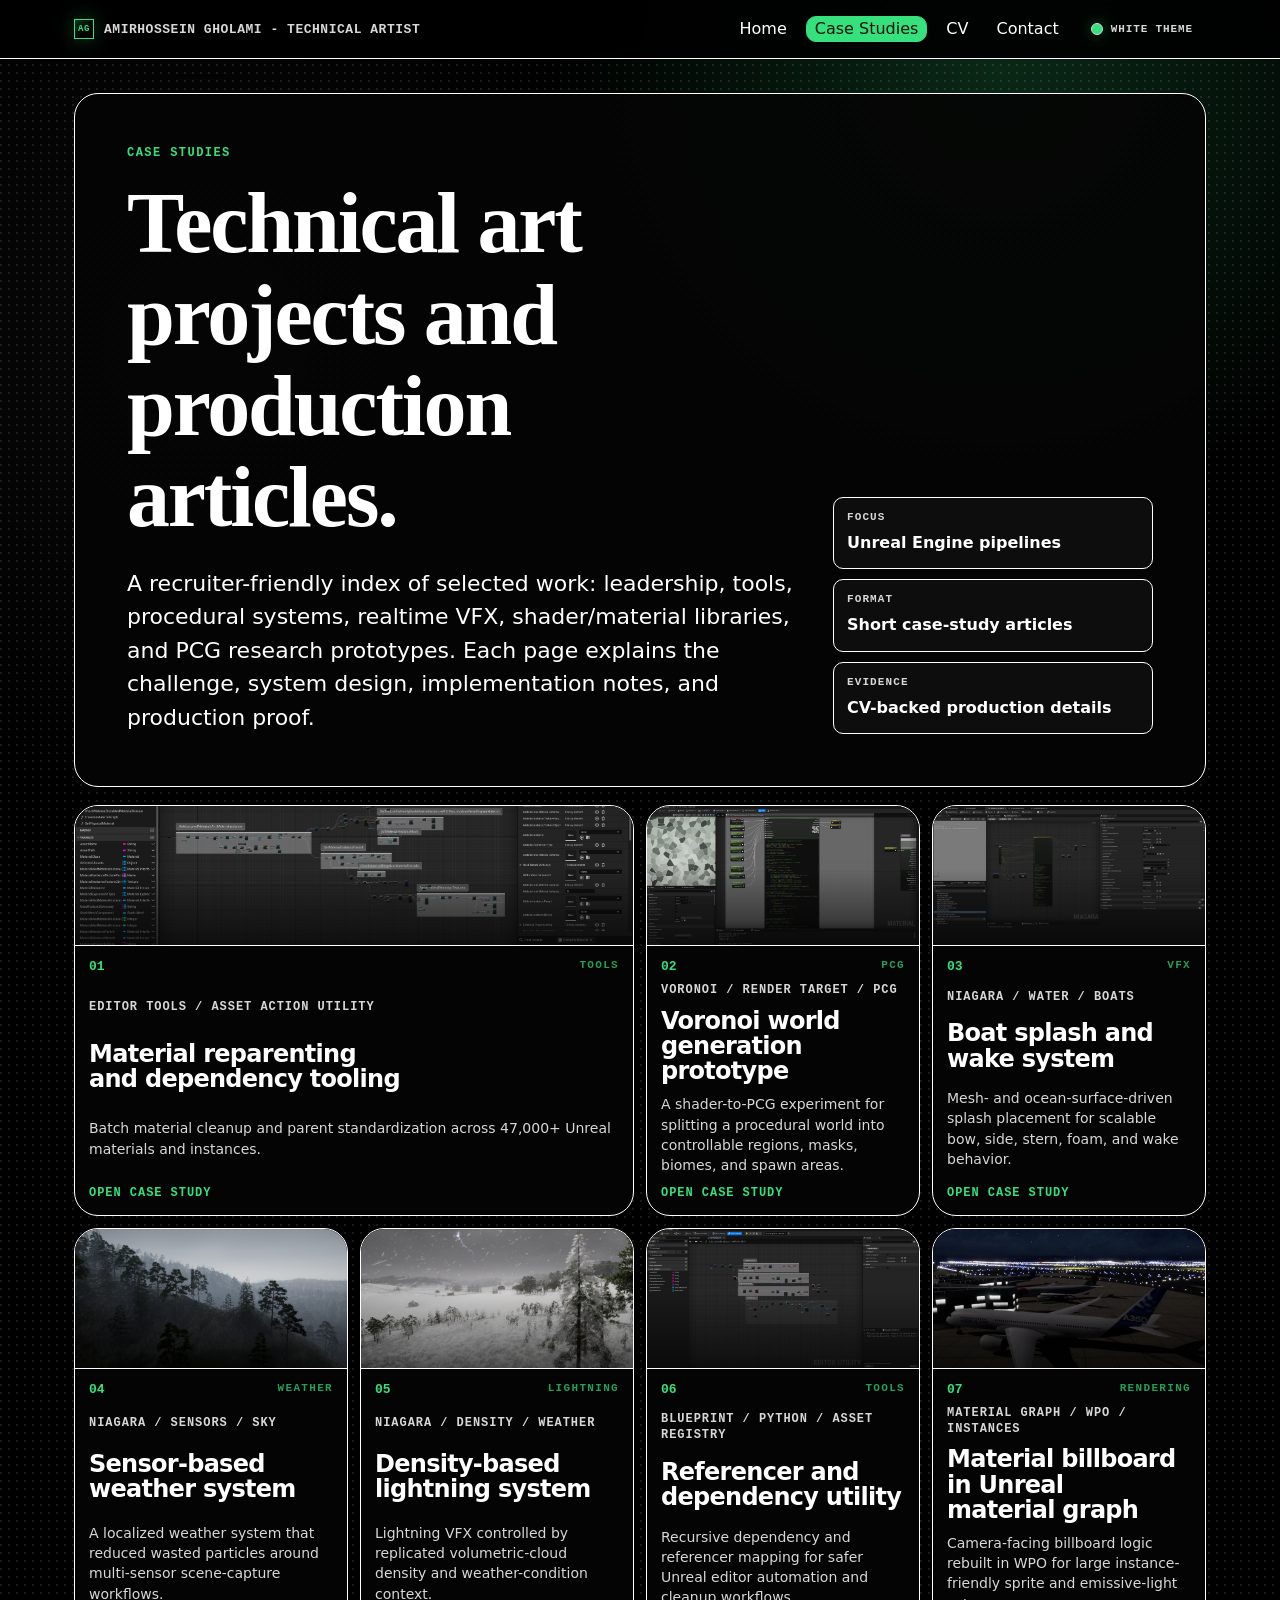
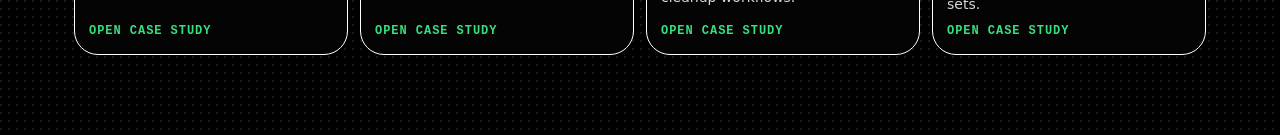
==== case-studies.html @ 8583f456 "Publish website" ====
﻿<!doctype html>
<html lang="en">
<head>
  <meta charset="utf-8" />
  <meta name="viewport" content="width=device-width, initial-scale=1" />
  <title>Case Studies | Amir Hossein Gholami</title>
  <script>try{var p=new URLSearchParams(location.search);var t=p.get('theme')||localStorage.getItem('amir-portfolio-theme');if(t==='light'||t==='dark'){document.documentElement.dataset.theme=t;localStorage.setItem('amir-portfolio-theme',t);}}catch(error){}</script>
  <link rel="stylesheet" href="css/portfolio.css" />
</head>
<body data-section="case-studies">
  <header class="site-header">
    <nav class="nav" aria-label="Portfolio navigation">
      <a class="brand" href="index.html" aria-label="Amir Hossein Gholami portfolio home"><span class="brand-mark">AG</span><span>AmirHossein Gholami - Technical Artist</span></a>
      <div class="nav-links"><a href="index.html">Home</a><a href="case-studies.html" aria-current="page">Case Studies</a><a href="cv.html">CV</a><a href="contact.html">Contact</a><button class="theme-toggle" type="button" data-theme-toggle aria-label="Switch to white theme" aria-pressed="false">White theme</button></div>
    </nav>
  </header>
  <main>
    <section class="article-hero listing-hero">
      <div>
        <p class="kicker">Case studies</p>
        <h1>Technical art projects and production articles.</h1>
        <p class="article-summary">A recruiter-friendly index of selected work: leadership, tools, procedural systems, realtime VFX, shader/material libraries, and PCG research prototypes. Each page explains the challenge, system design, implementation notes, and production proof.</p>
      </div>
      <aside class="article-facts">
        <div><span>Focus</span><strong>Unreal Engine pipelines</strong></div>
        <div><span>Format</span><strong>Short case-study articles</strong></div>
        <div><span>Evidence</span><strong>CV-backed production details</strong></div>
      </aside>
    </section>

    <section class="project-grid case-study-index" aria-label="All case studies">
      <a class="project-tile featured" href="projects/material-reparenting-tool.html"><span class="tile-media"><img src="assets/case-studies/MaterialReparentingTool/MaterialReparenting.png" alt="Material reparenting tool screenshot" /></span><span class="tile-body" data-category="Tools"><span class="tile-index">01</span><span class="tile-meta">Editor Tools / Asset Action Utility</span><h3>Material reparenting and dependency tooling</h3><p>Batch material cleanup and parent standardization across 47,000+ Unreal materials and instances.</p><span class="tile-link">Open case study</span></span></a>
      <a class="project-tile" href="projects/voronoi-world-generation.html"><span class="tile-media"><img src="assets/case-studies/VoronoiWorldGenerator/VoronoiWorldGenerator.png" alt="Voronoi procedural world generation screenshot" /></span><span class="tile-body" data-category="PCG"><span class="tile-index">02</span><span class="tile-meta">Voronoi / Render Target / PCG</span><h3>Voronoi world generation prototype</h3><p>A shader-to-PCG experiment for splitting a procedural world into controllable regions, masks, biomes, and spawn areas.</p><span class="tile-link">Open case study</span></span></a>
      <a class="project-tile" href="projects/boat-splash-system.html"><span class="tile-media"><img src="assets/case-studies/BoatSplashSystem/BoatSplashSystem.png" alt="Boat splash system screenshot" /></span><span class="tile-body" data-category="VFX"><span class="tile-index">03</span><span class="tile-meta">Niagara / Water / Boats</span><h3>Boat splash and wake system</h3><p>Mesh- and ocean-surface-driven splash placement for scalable bow, side, stern, foam, and wake behavior.</p><span class="tile-link">Open case study</span></span></a>
      <a class="project-tile" href="projects/sensor-based-weather-system.html"><span class="tile-media"><img src="assets/case-studies/WeatherSystem/ForestValley.png" alt="Sensor based weather system screenshot" /></span><span class="tile-body" data-category="Weather"><span class="tile-index">04</span><span class="tile-meta">Niagara / Sensors / Sky</span><h3>Sensor-based weather system</h3><p>A localized weather system that reduced wasted particles around multi-sensor scene-capture workflows.</p><span class="tile-link">Open case study</span></span></a>
      <a class="project-tile" href="projects/density-based-lightning-system.html"><span class="tile-media"><img src="assets/case-studies/DensityBasedLightningSystemWithNiagara/Lapwing(6).png" alt="Density based lightning system screenshot" /></span><span class="tile-body" data-category="Lightning"><span class="tile-index">05</span><span class="tile-meta">Niagara / Density / Weather</span><h3>Density-based lightning system</h3><p>Lightning VFX controlled by replicated volumetric-cloud density and weather-condition context.</p><span class="tile-link">Open case study</span></span></a>
      <a class="project-tile" href="projects/referencer-dependency-utility.html"><span class="tile-media"><img src="assets/case-studies/RefAndDefUtilityWidget/RefAndDef.png" alt="Referencer and dependency utility screenshot" /></span><span class="tile-body" data-category="Tools"><span class="tile-index">06</span><span class="tile-meta">Blueprint / Python / Asset Registry</span><h3>Referencer and dependency utility</h3><p>Recursive dependency and referencer mapping for safer Unreal editor automation and cleanup workflows.</p><span class="tile-link">Open case study</span></span></a>
      <a class="project-tile" href="projects/material-billboard-graph.html"><span class="tile-media"><img src="assets/case-studies/MaterialBillboardInUnrealEngineMaterialGraph/MaterialBillboard(3).png" alt="Airplane runway material billboard preview" /></span><span class="tile-body" data-category="Rendering"><span class="tile-index">07</span><span class="tile-meta">Material Graph / WPO / Instances</span><h3>Material billboard in Unreal material graph</h3><p>Camera-facing billboard logic rebuilt in WPO for large instance-friendly sprite and emissive-light sets.</p><span class="tile-link">Open case study</span></span></a>
    </section>
  </main>
  <div class="toast" id="toast" role="status" aria-live="polite">Email copied</div>
  <script src="js/portfolio.js"></script>
</body>
</html>
---- css/portfolio.css ----
:root {
  color-scheme: dark;
  --bg: #000000;
  --surface: #050505;
  --surface-warm: #0d0d0d;
  --fg: #ffffff;
  --fg-2: #f8f7ff;
  --muted: #d7d7d7;
  --meta: #FDC800;
  --border: #ffffff;
  --border-soft: rgba(255, 255, 255, 0.32);
  --canvas-dot: rgba(150, 150, 150, 0.18);
  --accent: #FDC800;
  --accent-on: #0a0a00;
  --accent-hover: color-mix(in oklab, var(--accent), black 8%);
  --accent-active: color-mix(in oklab, var(--accent), black 14%);
  --success: #39ff88;
  --warn: #fff34d;
  --danger: #ff4d8d;
  --font-display: Georgia, "Times New Roman", serif;
  --font-body: Inter, system-ui, sans-serif;
  --font-mono: "SF Mono", ui-monospace, Menlo, monospace;
  --text-xs: 12px;
  --text-sm: 14px;
  --text-base: 16px;
  --text-lg: 18px;
  --text-xl: 24px;
  --text-2xl: 36px;
  --text-3xl: 54px;
  --text-4xl: 76px;
  --leading-body: 1.52;
  --leading-tight: 1.06;
  --tracking-display: -0.025em;
  --space-1: 4px;
  --space-2: 8px;
  --space-3: 12px;
  --space-4: 16px;
  --space-5: 20px;
  --space-6: 24px;
  --space-8: 32px;
  --space-12: 48px;
  --section-y-desktop: 96px;
  --section-y-tablet: 68px;
  --section-y-phone: 48px;
  --radius-sm: 10px;
  --radius-md: 16px;
  --radius-lg: 24px;
  --radius-pill: 9999px;
  --elev-flat: none;
  --elev-ring: 0 0 0 1px var(--border);
  --elev-raised: 0 24px 80px rgba(253, 200, 0, 0.2);
  --focus-ring: 0 0 0 4px rgba(253, 200, 0, 0.34);
  --motion-fast: 150ms;
  --motion-base: 240ms;
  --ease-standard: cubic-bezier(0.2, 0, 0, 1);
  --container-max: 1180px;
  --container-gutter-desktop: 36px;
  --container-gutter-tablet: 24px;
  --container-gutter-phone: 16px;
}

:root[data-theme="light"] {
  color-scheme: light;
  --bg: #ffffff;
  --surface: #ffffff;
  --surface-warm: #f2f2f2;
  --fg: #050505;
  --fg-2: #111111;
  --muted: #4d4d4d;
  --meta: #9b7600;
  --border: #050505;
  --border-soft: rgba(0, 0, 0, 0.18);
  --canvas-dot: rgba(115, 115, 115, 0.16);
  --accent: #FDC800;
  --accent-on: #050505;
  --accent-hover: color-mix(in oklab, var(--accent), black 8%);
  --accent-active: color-mix(in oklab, var(--accent), black 14%);
  --success: #067a3d;
  --warn: #9b7600;
  --danger: #b4234e;
  --elev-raised: 0 18px 54px rgba(0, 0, 0, 0.12);
  --focus-ring: 0 0 0 4px rgba(253, 200, 0, 0.42);
}

body[data-section="case-studies"] {
  --accent: #35e07d;
  --accent-on: #021208;
  --accent-hover: color-mix(in oklab, var(--accent), black 8%);
  --accent-active: color-mix(in oklab, var(--accent), black 14%);
  --focus-ring: 0 0 0 4px color-mix(in oklab, var(--accent) 34%, transparent);
}

body[data-section="home"] {
  --accent: #ff9f2f;
  --accent-on: #1a0b00;
  --accent-hover: color-mix(in oklab, var(--accent), black 8%);
  --accent-active: color-mix(in oklab, var(--accent), black 14%);
  --focus-ring: 0 0 0 4px color-mix(in oklab, var(--accent) 34%, transparent);
}

body[data-section="cv"] {
  --accent: #4da3ff;
  --accent-on: #03101f;
  --accent-hover: color-mix(in oklab, var(--accent), black 8%);
  --accent-active: color-mix(in oklab, var(--accent), black 14%);
  --focus-ring: 0 0 0 4px color-mix(in oklab, var(--accent) 34%, transparent);
}

body[data-section="contact"] {
  --accent: #FDC800;
  --accent-on: #0a0a00;
  --accent-hover: color-mix(in oklab, var(--accent), black 8%);
  --accent-active: color-mix(in oklab, var(--accent), black 14%);
  --focus-ring: 0 0 0 4px color-mix(in oklab, var(--accent) 34%, transparent);
}

:root[data-theme="light"] body[data-section="home"] {
  --accent: #a84f00;
  --accent-on: #ffffff;
  --focus-ring: 0 0 0 4px color-mix(in oklab, var(--accent) 28%, transparent);
}
:root[data-theme="light"] body[data-section="case-studies"] { --accent-on: #021208; }
:root[data-theme="light"] body[data-section="cv"] { --accent-on: #03101f; }
:root[data-theme="light"] body[data-section="contact"] {
  --accent: #FDC800;
  --accent-on: #0a0a00;
  --focus-ring: 0 0 0 4px color-mix(in oklab, var(--accent) 42%, transparent);
}

* { box-sizing: border-box; }
html { scroll-behavior: smooth; overflow-x: clip; }
body {
  margin: 0;
  min-height: 100vh;
  width: 100%;
  overflow-x: hidden;
  color: var(--fg);
  background:
    radial-gradient(circle at 1px 1px, var(--canvas-dot) 1px, transparent 0) 0 0 / 8px 8px,
    radial-gradient(circle at 78% 4%, color-mix(in oklab, var(--accent) 18%, transparent), transparent 28rem),
    radial-gradient(circle at 16% 20%, color-mix(in oklab, var(--surface-warm) 64%, transparent), transparent 30rem),
    linear-gradient(180deg, var(--bg), color-mix(in oklab, var(--bg), black 18%));
  font: var(--text-base)/var(--leading-body) var(--font-body);
  -webkit-font-smoothing: antialiased;
}

a { color: inherit; text-decoration: none; }
button { font: inherit; }
img, svg, video, canvas, iframe { max-width: 100%; }
main, section, article, aside, div, header, footer, nav, form, label, input, textarea, select, button, a, p, li, h1, h2, h3, strong, span { min-width: 0; }
p, li, a, strong, span, input, textarea, select { overflow-wrap: anywhere; }

.site-header {
  position: sticky;
  top: 0;
  z-index: 20;
  border-bottom: 1px solid var(--border);
  background: color-mix(in oklab, var(--bg) 90%, transparent);
  backdrop-filter: blur(14px);
  transform: translateY(0);
  transition: transform var(--motion-base) var(--ease-standard);
  will-change: transform;
}

.site-header.is-hidden {
  transform: translateY(-100%);
}

.nav {
  max-width: var(--container-max);
  min-height: 58px;
  margin: 0 auto;
  padding: 0 var(--container-gutter-tablet);
  display: flex;
  align-items: center;
  justify-content: space-between;
  gap: 18px;
}

.brand, .nav-links, .action-row, .contact-actions { display: flex; align-items: center; gap: 10px; flex-wrap: wrap; }
.brand { color: var(--muted); font: 700 13px/1 var(--font-mono); letter-spacing: .04em; text-transform: uppercase; }
.brand-mark {
  width: 20px;
  height: 20px;
  display: grid;
  place-items: center;
  border: 1px solid var(--accent);
  color: var(--accent);
  background: linear-gradient(135deg, color-mix(in oklab, var(--accent) 24%, transparent), transparent 64%);
  font: 800 9px/1 var(--font-mono);
  box-shadow: 0 0 20px color-mix(in oklab, var(--accent) 28%, transparent);
}

.nav-links a, .text-button, .theme-toggle {
  border: 1px solid transparent;
  border-radius: var(--radius-sm);
  background: transparent;
  color: var(--fg);
  cursor: pointer;
}

.nav-links a {
  min-height: 0;
  display: inline-flex;
  align-items: center;
  line-height: 1;
  padding: 4px 8px;
}

.text-button, .theme-toggle {
  min-height: 40px;
  padding: 0 12px;
}

.nav-links a:hover, .text-button:hover, .theme-toggle:hover, .nav-links a:focus-visible, .text-button:focus-visible, .theme-toggle:focus-visible {
  border-color: var(--accent);
  color: var(--accent);
  background: color-mix(in oklab, var(--accent) 10%, transparent);
  outline: none;
}

.nav-links a[href*="index"]:hover,
.nav-links a[href*="index"]:focus-visible {
  border-color: #a84f00;
  color: #a84f00;
  background: color-mix(in oklab, #a84f00 12%, transparent);
}

.nav-links a[href*="case-studies"]:hover,
.nav-links a[href*="case-studies"]:focus-visible {
  border-color: #35e07d;
  color: #35e07d;
  background: color-mix(in oklab, #35e07d 12%, transparent);
}

.nav-links a[href*="cv"]:hover,
.nav-links a[href*="cv"]:focus-visible {
  border-color: #4da3ff;
  color: #4da3ff;
  background: color-mix(in oklab, #4da3ff 12%, transparent);
}

.nav-links a[href*="contact"]:hover,
.nav-links a[href*="contact"]:focus-visible {
  border-color: #FDC800;
  color: #0a0a00;
  background: color-mix(in oklab, #FDC800 62%, transparent);
}

.theme-toggle {
  display: inline-flex;
  align-items: center;
  justify-content: center;
  gap: 8px;
  color: var(--muted);
  font: 800 11px/1 var(--font-mono);
  letter-spacing: .08em;
  text-transform: uppercase;
}

.theme-toggle::before {
  content: "";
  width: 10px;
  height: 10px;
  border: 1px solid currentColor;
  border-radius: 50%;
  background: var(--accent);
  box-shadow: 0 0 14px color-mix(in oklab, var(--accent) 38%, transparent);
}

.nav-links a[aria-current="page"] {
  padding: 4px 8px;
  border-color: var(--accent);
  color: var(--accent-on);
  background: var(--accent);
}

.nav-links a[href*="case-studies"][aria-current="page"] {
  border-color: #35e07d;
  color: #021208;
  background: #35e07d;
}

.nav-links a[href*="cv"][aria-current="page"] {
  border-color: #4da3ff;
  color: #03101f;
  background: #4da3ff;
}

.nav-links a[href*="contact"][aria-current="page"] {
  border-color: #FDC800;
  color: #0a0a00;
  background: #FDC800;
}

.nav-links a[aria-current="page"]:hover,
.nav-links a[aria-current="page"]:focus-visible {
  color: var(--accent-on);
  background: var(--accent-hover);
}

main { width: 100%; max-width: var(--container-max); margin: 0 auto; padding: 34px var(--container-gutter-tablet) 80px; }

.hero-shell {
  display: grid;
  grid-template-columns: minmax(0, 1.35fr) minmax(320px, .65fr);
  gap: 18px;
  align-items: stretch;
}

.hero-copy, .hero-board, .project-tile, .lane-card, .contact-band, .article-card, .article-hero, .evidence-table, .next-project, .media-panel, .contact-intro, .contact-card, .contact-form-panel, .cv-intro, .cv-snapshot, .profile-card, .timeline-body, .cv-list-card, .tool-card {
  width: 100%;
  border: 1px solid var(--border);
  border-radius: var(--radius-lg);
  background: color-mix(in oklab, var(--surface) 92%, transparent);
}

.hero-copy { padding: clamp(22px, 5vw, 44px); position: relative; overflow: hidden; }
.hero-copy::after {
  content: "";
  position: absolute;
  inset: auto -80px -140px auto;
  width: 330px;
  height: 330px;
  border: 1px solid color-mix(in oklab, var(--accent) 35%, transparent);
  border-radius: 50%;
  opacity: .45;
  pointer-events: none;
}

.kicker {
  margin: 0 0 18px;
  color: var(--accent);
  font: 700 var(--text-xs)/1.2 var(--font-mono);
  letter-spacing: .12em;
  text-transform: uppercase;
}

h1, h2, h3 { margin: 0; text-wrap: balance; overflow-wrap: anywhere; }
h1 { max-width: 12ch; font: 760 clamp(44px, 9vw, 86px)/var(--leading-tight) var(--font-display); letter-spacing: var(--tracking-display); }
#hero-title { max-width: 13ch; display: grid; gap: 8px; }
.hero-title-role { display: block; font-size: .46em; line-height: 1; letter-spacing: -.035em; color: var(--accent); }
h2 { font: 740 clamp(26px, 4.6vw, 42px)/var(--leading-tight) var(--font-display); letter-spacing: var(--tracking-display); }
h3 { font-size: clamp(20px, 2.3vw, 30px); line-height: 1.05; letter-spacing: -.03em; }

.hero-lede { max-width: 70ch; margin: 18px 0 0; color: var(--fg); font-size: clamp(16px, 1.7vw, 18px); line-height: 1.64; }
.action-row { margin-top: 30px; }
.primary-action, .secondary-action {
  min-height: 46px;
  display: inline-flex;
  align-items: center;
  justify-content: center;
  gap: 10px;
  padding: 0 16px;
  border-radius: var(--radius-md);
  border: 1px solid var(--accent);
  cursor: pointer;
  font-weight: 700;
  transition: transform var(--motion-fast) var(--ease-standard), box-shadow var(--motion-fast) var(--ease-standard), background var(--motion-fast) var(--ease-standard);
}
.primary-action { color: var(--accent-on); background: var(--accent); box-shadow: var(--elev-raised); }
.secondary-action { color: var(--accent); background: transparent; }
.primary-action:hover, .secondary-action:hover { transform: translateY(-2px); }

.hero-board { padding: 18px; display: grid; align-content: start; gap: 12px; }
.board-topline { display: flex; justify-content: space-between; color: var(--muted); font: 700 12px/1.2 var(--font-mono); text-transform: uppercase; letter-spacing: .1em; }
.signal-grid { display: grid; grid-template-columns: repeat(2, 1fr); gap: 10px; }
.signal-grid div { min-height: 132px; display: grid; align-content: space-between; padding: 16px; border: 1px solid var(--border); border-radius: var(--radius-md); background: var(--surface-warm); }
.signal-value { font: 800 clamp(32px, 5vw, 54px)/1 var(--font-mono); color: var(--fg); letter-spacing: -.08em; }
.signal-label { color: var(--muted); }
.availability-card { display: grid; grid-template-columns: auto 1fr; gap: 12px; align-items: start; padding: 16px; border-radius: var(--radius-md); background: color-mix(in oklab, var(--success) 12%, transparent); border: 1px solid color-mix(in oklab, var(--success) 40%, var(--border)); }
.availability-card p { margin: 0; color: var(--fg); }
.status-dot { width: 11px; height: 11px; margin-top: 7px; border-radius: 50%; background: var(--success); box-shadow: 0 0 20px var(--success); }

.reel-board { min-height: 100%; }
.reel-card-grid { display: grid; gap: 4px; }
.reel-card {
  display: flex;
  align-items: center;
  gap: 12px;
  min-height: 44px;
  padding: 7px 6px;
  border: 1px solid transparent;
  border-radius: var(--radius-sm);
  background: transparent;
  transition: color var(--motion-fast) var(--ease-standard), border-color var(--motion-fast) var(--ease-standard), background var(--motion-fast) var(--ease-standard);
}
.reel-card:hover, .reel-card:focus-visible {
  border-color: color-mix(in oklab, var(--accent) 64%, transparent);
  background: color-mix(in oklab, var(--accent) 8%, transparent);
  outline: none;
}
.reel-thumb {
  flex: 0 0 30px;
  width: 30px;
  height: 30px;
  display: inline-grid;
  place-items: center;
  border: 1px solid color-mix(in oklab, var(--border) 58%, transparent);
  border-radius: var(--radius-sm);
  background: color-mix(in oklab, var(--accent) 16%, transparent);
  color: var(--accent);
  font: 900 12px/1 var(--font-mono);
}
.reel-video .reel-thumb,
.reel-behance .reel-thumb,
.reel-linkedin .reel-thumb,
.reel-cv .reel-thumb { background: color-mix(in oklab, var(--accent) 16%, transparent); color: var(--accent); }
.play-mark { transform: translateX(2px); }
.reel-copy { display: grid; align-content: center; gap: 3px; }
.reel-copy strong { font-size: 14px; line-height: 1.05; }
.reel-copy em { color: var(--muted); font: 700 10px/1.2 var(--font-mono); letter-spacing: .07em; text-transform: uppercase; font-style: normal; }

.section { margin-top: 64px; }
.split-section, .section-head, .stack-section, .contact-band { display: grid; grid-template-columns: minmax(0, .9fr) minmax(300px, 1.1fr); gap: 22px; align-items: end; }
.section-head:not(:has(.section-note)) { grid-template-columns: 1fr; }
.section-note { margin: 0; color: var(--muted); font-size: 17px; }

.project-grid { display: grid; grid-template-columns: repeat(4, minmax(0, 1fr)); gap: 12px; }
.project-tile {
  width: 100%;
  min-height: 330px;
  padding: 0;
  display: grid;
  grid-template-rows: 140px 1fr;
  overflow: hidden;
  transition: transform 180ms ease, border-color 180ms ease, background 180ms ease;
}
.project-tile:hover, .project-tile:focus-visible { transform: translateY(-4px); border-color: var(--accent); outline: none; }
.project-tile.featured { grid-column: span 2; }
.tile-media { position: relative; min-height: 140px; border-bottom: 1px solid var(--border); overflow: hidden; background: var(--surface-warm); }
.tile-media img, .media-frame img { width: 100%; height: 100%; display: block; object-fit: cover; }
.tile-media::after, .media-frame::after {
  content: "";
  position: absolute;
  inset: 0;
  background: linear-gradient(180deg, transparent 45%, color-mix(in oklab, var(--bg) 62%, transparent));
  pointer-events: none;
}
.tile-body { min-height: 190px; padding: 14px; display: grid; align-content: space-between; gap: 10px; position: relative; }
.tile-body::before {
  content: attr(data-category);
  position: absolute;
  top: 14px;
  right: 14px;
  color: color-mix(in oklab, var(--accent) 70%, transparent);
  font: 800 11px/1 var(--font-mono);
  letter-spacing: .12em;
  text-transform: uppercase;
}
.tile-index { color: var(--accent); font: 800 13px/1 var(--font-mono); }
.tile-meta, .tile-link { color: var(--muted); font: 700 12px/1.3 var(--font-mono); letter-spacing: .08em; text-transform: uppercase; }
.project-tile h3 { font-size: clamp(18px, 1.9vw, 24px); }
.project-tile p { margin: 0; color: var(--muted); font-size: 14px; line-height: 1.45; }
.tile-link { color: var(--accent); }
.section-cta { margin-top: 16px; display: flex; justify-content: flex-end; }

.capability-lanes { display: grid; grid-template-columns: repeat(4, 1fr); gap: 12px; }
.lane-card { padding: 20px; border-left: 3px solid var(--accent); }
.lane-card:nth-child(2) { border-left-color: var(--success); }
.lane-card:nth-child(3) { border-left-color: var(--warn); }
.lane-card:nth-child(4) { border-left-color: var(--danger); }
.lane-card span { color: var(--accent); font: 800 12px/1 var(--font-mono); text-transform: uppercase; letter-spacing: .1em; }
.lane-card h3 { margin-top: 18px; font-size: 22px; }
.lane-card p { margin: 14px 0 0; color: var(--muted); }
.stack-cloud { display: flex; flex-wrap: wrap; gap: 8px; justify-content: flex-end; }
.stack-cloud span { max-width: 100%; border: 1px solid var(--border); border-radius: 999px; padding: 8px 11px; color: var(--muted); background: var(--surface); font: 700 12px/1.2 var(--font-mono); }
.contact-band { margin-top: 76px; padding: 26px; align-items: center; }
.contact-band p { margin: 12px 0 0; color: var(--muted); }
.contact-actions { justify-content: flex-end; }

.listing-hero { margin-bottom: 18px; }
.case-study-index { margin-top: 18px; }

.contact-page {
  display: grid;
  grid-template-columns: minmax(0, 1fr) 360px;
  gap: 18px;
  align-items: stretch;
}
.contact-intro { padding: clamp(26px, 5vw, 52px); }
.contact-intro h1 { max-width: 13ch; }
.contact-methods { display: grid; gap: 10px; margin-top: 30px; }
.contact-methods a {
  width: 100%;
  display: grid;
  gap: 7px;
  padding: 14px;
  border: 1px solid var(--border);
  border-radius: var(--radius-sm);
  background: var(--surface-warm);
  transition: border-color 160ms ease, transform 160ms ease;
}
.contact-methods a:hover { border-color: var(--accent); transform: translateY(-2px); }
.contact-methods span { color: var(--accent); font: 800 11px/1 var(--font-mono); letter-spacing: .1em; text-transform: uppercase; }
.contact-methods strong { overflow-wrap: anywhere; }
.contact-card { padding: 22px; display: grid; gap: 12px; align-content: start; }
.contact-card .primary-action, .contact-card .secondary-action { width: 100%; }
.contact-form-panel {
  margin-top: 18px;
  padding: 26px;
  display: grid;
  grid-template-columns: minmax(0, .75fr) minmax(320px, 1.25fr);
  gap: 24px;
  align-items: start;
}
.contact-form { display: grid; gap: 12px; min-width: 0; }
.contact-form label { display: grid; gap: 7px; color: var(--muted); font: 800 12px/1.2 var(--font-mono); letter-spacing: .08em; text-transform: uppercase; }
.contact-form input, .contact-form textarea, .contact-form select {
  width: 100%;
  border: 1px solid var(--border);
  border-radius: var(--radius-sm);
  background: var(--surface-warm);
  color: var(--fg);
  padding: 13px 12px;
  font: 500 15px/1.4 var(--font-body);
}
.contact-form textarea { resize: vertical; min-height: 132px; }
.contact-form input:focus, .contact-form textarea:focus, .contact-form select:focus { outline: none; border-color: var(--accent); box-shadow: var(--focus-ring); }

.cv-hero {
  display: grid;
  grid-template-columns: minmax(0, 1fr) 380px;
  gap: 18px;
  align-items: stretch;
}
.cv-intro { padding: clamp(26px, 5vw, 52px); position: relative; overflow: hidden; }
.cv-intro::after {
  content: "";
  position: absolute;
  right: -90px;
  bottom: -120px;
  width: 320px;
  height: 320px;
  border: 1px solid color-mix(in oklab, var(--accent) 36%, transparent);
  border-radius: 50%;
  box-shadow: inset 0 0 40px color-mix(in oklab, var(--accent) 12%, transparent);
}
.cv-intro h1 { max-width: 13ch; }
.cv-snapshot { padding: 20px; display: grid; gap: 12px; align-content: start; }
.cv-stat { padding: 16px; border: 1px solid var(--border); border-radius: var(--radius-md); background: var(--surface-warm); }
.cv-stat span { display: block; color: var(--accent); font: 800 clamp(34px, 5vw, 54px)/1 var(--font-mono); letter-spacing: -.08em; }
.cv-stat p { margin: 10px 0 0; color: var(--muted); }
.compact-head { align-items: start; }
.profile-grid, .cv-columns, .tool-grid { display: grid; grid-template-columns: repeat(3, minmax(0, 1fr)); gap: 12px; }
.profile-card, .cv-list-card, .tool-card { padding: 20px; }
.profile-card span, .tool-card span { color: var(--accent); font: 800 12px/1 var(--font-mono); text-transform: uppercase; letter-spacing: .1em; }
.profile-card h3, .tool-card h3 { margin-top: 16px; font-size: 24px; }
.profile-card p, .tool-card p, .cv-list-card li, .timeline-panel li { color: var(--muted); }
.timeline { position: relative; display: grid; gap: 18px; }
.timeline-track {
  position: relative;
  display: grid;
  grid-template-columns: repeat(8, minmax(0, 1fr));
  gap: 8px;
  padding: 22px 0 8px;
  direction: ltr;
}
.timeline-track.role-track { align-items: start; }
.timeline-track::before {
  content: "";
  position: absolute;
  left: 7%;
  right: 7%;
  top: 38px;
  height: 1px;
  background: var(--border);
  opacity: .78;
}
.timeline-dot {
  position: relative;
  z-index: 1;
  display: grid;
  justify-items: center;
  gap: 9px;
  padding: 0;
  border: 0;
  background: transparent;
  color: var(--muted);
  cursor: pointer;
  text-align: center;
  direction: ltr;
}
.timeline-dot::before {
  content: "";
  width: 30px;
  height: 30px;
  border: 1px solid var(--accent);
  border-radius: 50%;
  background: var(--surface);
  box-shadow: 0 0 18px color-mix(in oklab, var(--accent) 24%, transparent);
  transition: background var(--motion-fast) var(--ease-standard), transform var(--motion-fast) var(--ease-standard), box-shadow var(--motion-fast) var(--ease-standard);
}
.timeline-dot:hover::before,
.timeline-dot:focus-visible::before,
.timeline-dot.is-active::before {
  background: var(--accent);
  transform: scale(1.06);
  box-shadow: 0 0 26px color-mix(in oklab, var(--accent) 42%, transparent);
}
.timeline-dot:focus-visible { outline: none; }
.timeline-dot.current::after {
  content: "";
  position: absolute;
  top: -5px;
  left: 50%;
  width: 40px;
  height: 40px;
  border: 1px solid var(--accent);
  border-radius: 50%;
  transform: translateX(-50%);
  animation: timeline-pulse 1.7s ease-out infinite;
  pointer-events: none;
}
.timeline-dot span { color: var(--accent); font: 900 12px/1 var(--font-mono); text-transform: uppercase; letter-spacing: .08em; }
.timeline-dot strong {
  color: var(--fg);
  font-size: clamp(10px, .95vw, 13px);
  line-height: 1.2;
  max-width: 12ch;
  overflow-wrap: anywhere;
}
.timeline-panels { min-width: 0; }
.timeline-panel {
  width: 100%;
  border: 1px solid var(--border);
  border-radius: var(--radius-lg);
  background: color-mix(in oklab, var(--surface) 92%, transparent);
  padding: 22px;
}
.timeline-panel[hidden] { display: none; }
.timeline-panel h3 { font-size: clamp(24px, 3vw, 34px); }
.timeline-place { margin: 0 0 10px; color: var(--muted); font: 800 12px/1.2 var(--font-mono); text-transform: uppercase; letter-spacing: .1em; }
.timeline-panel ul, .cv-list-card ul { margin: 16px 0 0; padding-left: 20px; }
.timeline-panel li + li, .cv-list-card li + li { margin-top: 9px; }
.cv-list-card h3 { font-size: 24px; }
.cv-list-card:nth-child(2), .profile-card:nth-child(2), .tool-card:nth-child(2) { border-left: 3px solid var(--success); }
.cv-list-card:nth-child(3), .profile-card:nth-child(3), .tool-card:nth-child(3) { border-left: 3px solid var(--warn); }
.tool-card { border-left: 3px solid var(--accent); }
.tool-card:nth-child(4) { border-left-color: var(--danger); }
.tool-card:nth-child(5) { border-left-color: #4da3ff; }
.cv-cloud { justify-content: flex-start; }
.cv-cloud span { color: var(--tag-color, var(--muted)); border-color: color-mix(in oklab, var(--tag-color, var(--border)) 70%, var(--border)); background: color-mix(in oklab, var(--tag-color, var(--surface)) 14%, var(--surface)); }
.tag-shader { --tag-color: #FDC800; }
.tag-vfx { --tag-color: #35e07d; }
.tag-pcg { --tag-color: #4da3ff; }

:root[data-theme="light"] .tag-shader { --tag-color: #7a5d00; }
:root[data-theme="light"] .tag-vfx { --tag-color: #056b36; }
:root[data-theme="light"] .tag-pcg { --tag-color: #075da8; }
:root[data-theme="light"] .cv-cloud span { background: color-mix(in oklab, var(--tag-color) 10%, #ffffff); border-color: color-mix(in oklab, var(--tag-color) 54%, var(--border-soft)); }

@keyframes timeline-pulse {
  0% { opacity: .72; transform: translateX(-50%) scale(.62); }
  80%, 100% { opacity: 0; transform: translateX(-50%) scale(1.65); }
}

.article-nav { margin-bottom: 22px; }
.back-link { color: var(--accent); font: 800 12px/1 var(--font-mono); letter-spacing: .1em; text-transform: uppercase; }
.article-hero { padding: clamp(28px, 5vw, 52px); display: grid; grid-template-columns: minmax(0, 1fr) minmax(0, 320px); gap: 28px; align-items: end; }
.article-hero h1 { max-width: 13ch; font-size: clamp(42px, 7.5vw, 86px); }
.article-summary { margin: 24px 0 0; color: var(--fg); font-size: clamp(18px, 2vw, 22px); max-width: 70ch; }
.article-facts { display: grid; gap: 10px; }
.article-facts div { padding: 13px; border: 1px solid var(--border); border-radius: var(--radius-sm); background: var(--surface-warm); }
.article-facts span { display: block; color: var(--muted); font: 800 11px/1.2 var(--font-mono); text-transform: uppercase; letter-spacing: .1em; }
.article-facts strong { display: block; margin-top: 7px; color: var(--fg); overflow-wrap: anywhere; }

.media-panel { margin-top: 18px; overflow: hidden; }
.media-frame { position: relative; width: 100%; aspect-ratio: 16 / 7; background: var(--surface-warm); overflow: hidden; }
.media-caption { display: flex; justify-content: space-between; gap: 16px; padding: 14px 16px; border-top: 1px solid var(--border); color: var(--muted); font: 700 12px/1.4 var(--font-mono); text-transform: uppercase; letter-spacing: .08em; }
.media-carousel { display: grid; }
.carousel-stage { position: relative; background: var(--surface-warm); border-bottom: 1px solid var(--border); }
.carousel-slide { display: none; margin: 0; }
.carousel-slide.is-active { display: grid; }
.carousel-slide img, .video-frame {
  width: 100%;
  aspect-ratio: 16 / 9;
  display: block;
  background: #000;
}
.carousel-slide img { height: auto; max-height: min(72vh, 720px); object-fit: contain; }
.video-frame { position: relative; overflow: hidden; }
.video-frame iframe,
.video-frame video { position: absolute; inset: 0; width: 100%; height: 100%; border: 0; }
.video-frame video { object-fit: contain; background: #000; }
.carousel-slide figcaption {
  display: flex;
  align-items: center;
  justify-content: space-between;
  gap: 16px;
  padding: 13px 16px;
  border-top: 1px solid var(--border-soft);
  background: color-mix(in oklab, var(--surface) 82%, transparent);
}
.carousel-slide figcaption span {
  color: var(--accent);
  font: 800 11px/1 var(--font-mono);
  letter-spacing: .1em;
  text-transform: uppercase;
}
.carousel-slide figcaption strong { color: var(--fg); font-size: 14px; line-height: 1.35; text-align: right; }
.carousel-controls {
  display: flex;
  align-items: center;
  justify-content: space-between;
  gap: 12px;
  padding: 12px 16px;
  border-bottom: 1px solid var(--border);
}
.carousel-controls button {
  min-height: 34px;
  padding: 0 12px;
  border: 1px solid var(--accent);
  border-radius: var(--radius-sm);
  background: transparent;
  color: var(--accent);
  cursor: pointer;
  font: 800 11px/1 var(--font-mono);
  letter-spacing: .08em;
  text-transform: uppercase;
}
.carousel-controls button:hover, .carousel-controls button:focus-visible { background: var(--accent); color: var(--accent-on); outline: none; }
.carousel-dots { display: flex; align-items: center; justify-content: center; gap: 7px; flex-wrap: wrap; }
.carousel-dot {
  width: 9px;
  height: 9px;
  border: 1px solid var(--border);
  border-radius: 50%;
  background: transparent;
  padding: 0;
  cursor: pointer;
}
.carousel-dot.is-active { border-color: var(--accent); background: var(--accent); box-shadow: 0 0 14px color-mix(in oklab, var(--accent) 34%, transparent); }

.article-layout { margin-top: 18px; display: grid; grid-template-columns: minmax(0, 1fr) minmax(0, 320px); gap: 18px; align-items: start; }
.article-card { padding: 26px; }
.article-card + .article-card { margin-top: 18px; }
.article-card h2 { font-size: clamp(28px, 4vw, 42px); }
.article-card h3 { margin: 22px 0 8px; color: var(--fg); font: 800 18px/1.15 var(--font-body); }
.article-card p, .article-card li { color: var(--muted); }
.article-card ul { margin: 16px 0 0; padding-left: 20px; }
.article-card li + li { margin-top: 9px; }
.article-card code {
  padding: 2px 5px;
  border: 1px solid var(--border-soft);
  border-radius: 6px;
  color: var(--fg);
  background: var(--surface-warm);
  font: 0.92em/1.35 var(--font-mono);
}
.article-card pre {
  margin: 18px 0 0;
  padding: 16px;
  overflow-x: auto;
  border: 1px solid var(--border);
  border-radius: var(--radius-sm);
  background: #020202;
}
.article-card pre code { padding: 0; border: 0; background: transparent; white-space: pre; }
.md-table-wrap { margin-top: 18px; overflow-x: auto; border: 1px solid var(--border); border-radius: var(--radius-sm); }
.md-table { width: 100%; border-collapse: collapse; min-width: 620px; }
.md-table th, .md-table td { padding: 12px 14px; border-bottom: 1px solid var(--border-soft); text-align: left; vertical-align: top; }
.md-table th { color: var(--accent); font: 800 12px/1.2 var(--font-mono); text-transform: uppercase; letter-spacing: .06em; }
.md-table td { color: var(--muted); }
.md-table tr:last-child td { border-bottom: 0; }
.process-steps { counter-reset: step; display: grid; gap: 10px; margin-top: 16px; padding-left: 0; }
.process-steps li { counter-increment: step; list-style: none; padding: 14px; border: 1px solid var(--border); border-radius: var(--radius-sm); background: var(--surface-warm); }
.process-steps li::before { content: counter(step, decimal-leading-zero); display: block; margin-bottom: 8px; color: var(--accent); font: 800 12px/1 var(--font-mono); }
.side-rail { position: sticky; top: 84px; display: grid; gap: 14px; }
.evidence-table { padding: 18px; }
.evidence-table h2 { font-size: 28px; }
.evidence-row { display: grid; grid-template-columns: 92px 1fr; gap: 14px; padding: 13px 0; border-top: 1px solid var(--border); }
.evidence-row:first-of-type { margin-top: 12px; }
.evidence-row span { color: var(--accent); font: 800 12px/1.2 var(--font-mono); text-transform: uppercase; }
.evidence-row p { margin: 0; color: var(--muted); }
.next-project {
  padding: 20px;
  display: grid;
  gap: 8px;
  border-color: var(--accent);
  background: color-mix(in oklab, var(--accent) 14%, var(--surface));
  color: var(--fg);
  box-shadow: 0 16px 42px color-mix(in oklab, var(--accent) 20%, transparent);
}
.next-project:hover,
.next-project:focus-visible {
  transform: translateY(-2px);
  background: color-mix(in oklab, var(--accent) 22%, var(--surface));
  border-color: var(--accent);
  outline: none;
}
.next-project span { color: var(--accent); font: 800 12px/1 var(--font-mono); text-transform: uppercase; letter-spacing: .1em; }
.next-project strong { color: var(--fg); }

.toast { position: fixed; left: 50%; bottom: 24px; transform: translate(-50%, 14px); opacity: 0; pointer-events: none; padding: 11px 14px; border: 1px solid var(--success); border-radius: 999px; background: var(--surface); color: var(--fg); font: 800 12px/1.3 var(--font-mono); transition: opacity 180ms ease, transform 180ms ease; z-index: 40; }
.toast.show { opacity: 1; transform: translate(-50%, 0); }

@media (max-width: 930px) {
  .hero-shell, .split-section, .section-head, .stack-section, .contact-band, .article-hero, .article-layout, .contact-page, .contact-form-panel, .cv-hero { grid-template-columns: 1fr; }
  .project-grid, .capability-lanes, .profile-grid, .cv-columns, .tool-grid { grid-template-columns: repeat(2, 1fr); }
  .project-tile.featured { grid-column: span 2; }
  .stack-cloud, .contact-actions { justify-content: flex-start; }
  .side-rail { position: static; }
}

@media (max-width: 620px) {
  .nav { align-items: flex-start; flex-direction: column; padding: 12px var(--container-gutter-phone); gap: 12px; }
  .brand { width: 100%; }
  .nav-links { width: 100%; overflow: visible; flex-wrap: wrap; gap: 7px; padding-bottom: 0; }
  .nav-links a { padding: 5px 7px; font-size: 13px; }
  .theme-toggle { min-height: 34px; padding: 0 10px; font-size: 10px; }
  main { padding: 26px var(--container-gutter-phone) 60px; }
  .hero-shell { grid-template-columns: minmax(0, 1fr); }
  .hero-copy, .hero-board, .contact-intro, .contact-card, .contact-form-panel, .cv-intro, .cv-snapshot, .article-hero, .article-card, .evidence-table, .next-project, .lane-card, .contact-band { border-radius: var(--radius-md); }
  .hero-copy, .hero-board, .contact-intro, .contact-card, .contact-form-panel, .cv-intro, .cv-snapshot, .article-hero, .article-card, .evidence-table, .next-project, .lane-card, .contact-band { padding: 18px; }
  .project-grid, .capability-lanes, .signal-grid { grid-template-columns: 1fr; }
  .profile-grid, .cv-columns, .tool-grid { grid-template-columns: 1fr; }
  .timeline-track { grid-template-columns: repeat(2, minmax(0, 1fr)); gap: 16px 10px; padding-top: 10px; }
  .timeline-track::before { display: none; }
  .timeline-dot::before { width: 24px; height: 24px; }
  .timeline-dot.current::after { top: -6px; width: 36px; height: 36px; }
  .timeline-panel { border-radius: var(--radius-md); padding: 18px; }
  .project-tile.featured { grid-column: auto; }
  h1, .article-hero h1 { max-width: 100%; font-size: clamp(38px, 13vw, 64px); overflow-wrap: anywhere; }
  h2 { font-size: clamp(28px, 10vw, 42px); }
  h3 { font-size: clamp(20px, 7vw, 28px); }
  #hero-title { max-width: 100%; }
  .hero-title-role { font-size: .5em; }
  .hero-lede, .article-summary { font-size: 16px; }
  .action-row, .contact-actions { width: 100%; align-items: stretch; }
  .primary-action, .secondary-action { width: 100%; min-width: 0; white-space: normal; text-align: center; }
  .reel-card { min-height: 42px; padding: 6px 4px; }
  .reel-thumb { flex-basis: 28px; width: 28px; height: 28px; font-size: 11px; }
  .reel-copy { gap: 3px; }
  .reel-copy strong { font-size: 14px; }
  .reel-copy em { font-size: 9px; }
  .project-tile { min-height: 0; grid-template-rows: 128px 1fr; }
  .tile-body { min-height: 0; }
  .tile-body::before { position: static; display: block; margin-bottom: 4px; }
  .stack-cloud { justify-content: flex-start; }
  .contact-form-panel, .contact-page, .cv-hero, .article-hero, .article-layout, .split-section, .section-head, .stack-section, .contact-band { grid-template-columns: minmax(0, 1fr); }
  .media-frame { aspect-ratio: 16 / 10; }
  .carousel-slide img, .video-frame { aspect-ratio: 16 / 10; max-height: 56vh; }
  .carousel-slide figcaption { display: grid; gap: 7px; }
  .carousel-slide figcaption strong { text-align: left; }
  .carousel-controls { align-items: stretch; }
  .carousel-controls button { flex: 1; }
  .evidence-row, .media-caption { grid-template-columns: 1fr; display: grid; }
  .toast { width: calc(100vw - 32px); max-width: 420px; text-align: center; }
}

@media (min-width: 621px) and (max-width: 1040px) {
  .timeline-track { grid-template-columns: repeat(4, minmax(0, 1fr)); gap: 18px 10px; }
  .timeline-track::before { display: none; }
}

@media (prefers-reduced-motion: reduce) {
  .timeline-dot.current::after { animation: none; opacity: .32; transform: translateX(-50%) scale(1); }
}

@media (max-width: 360px) {
  .nav-links { gap: 6px; }
  .nav-links a { font-size: 12px; padding: 5px 6px; }
  .theme-toggle { width: 100%; }
  .reel-card { align-items: center; }
}
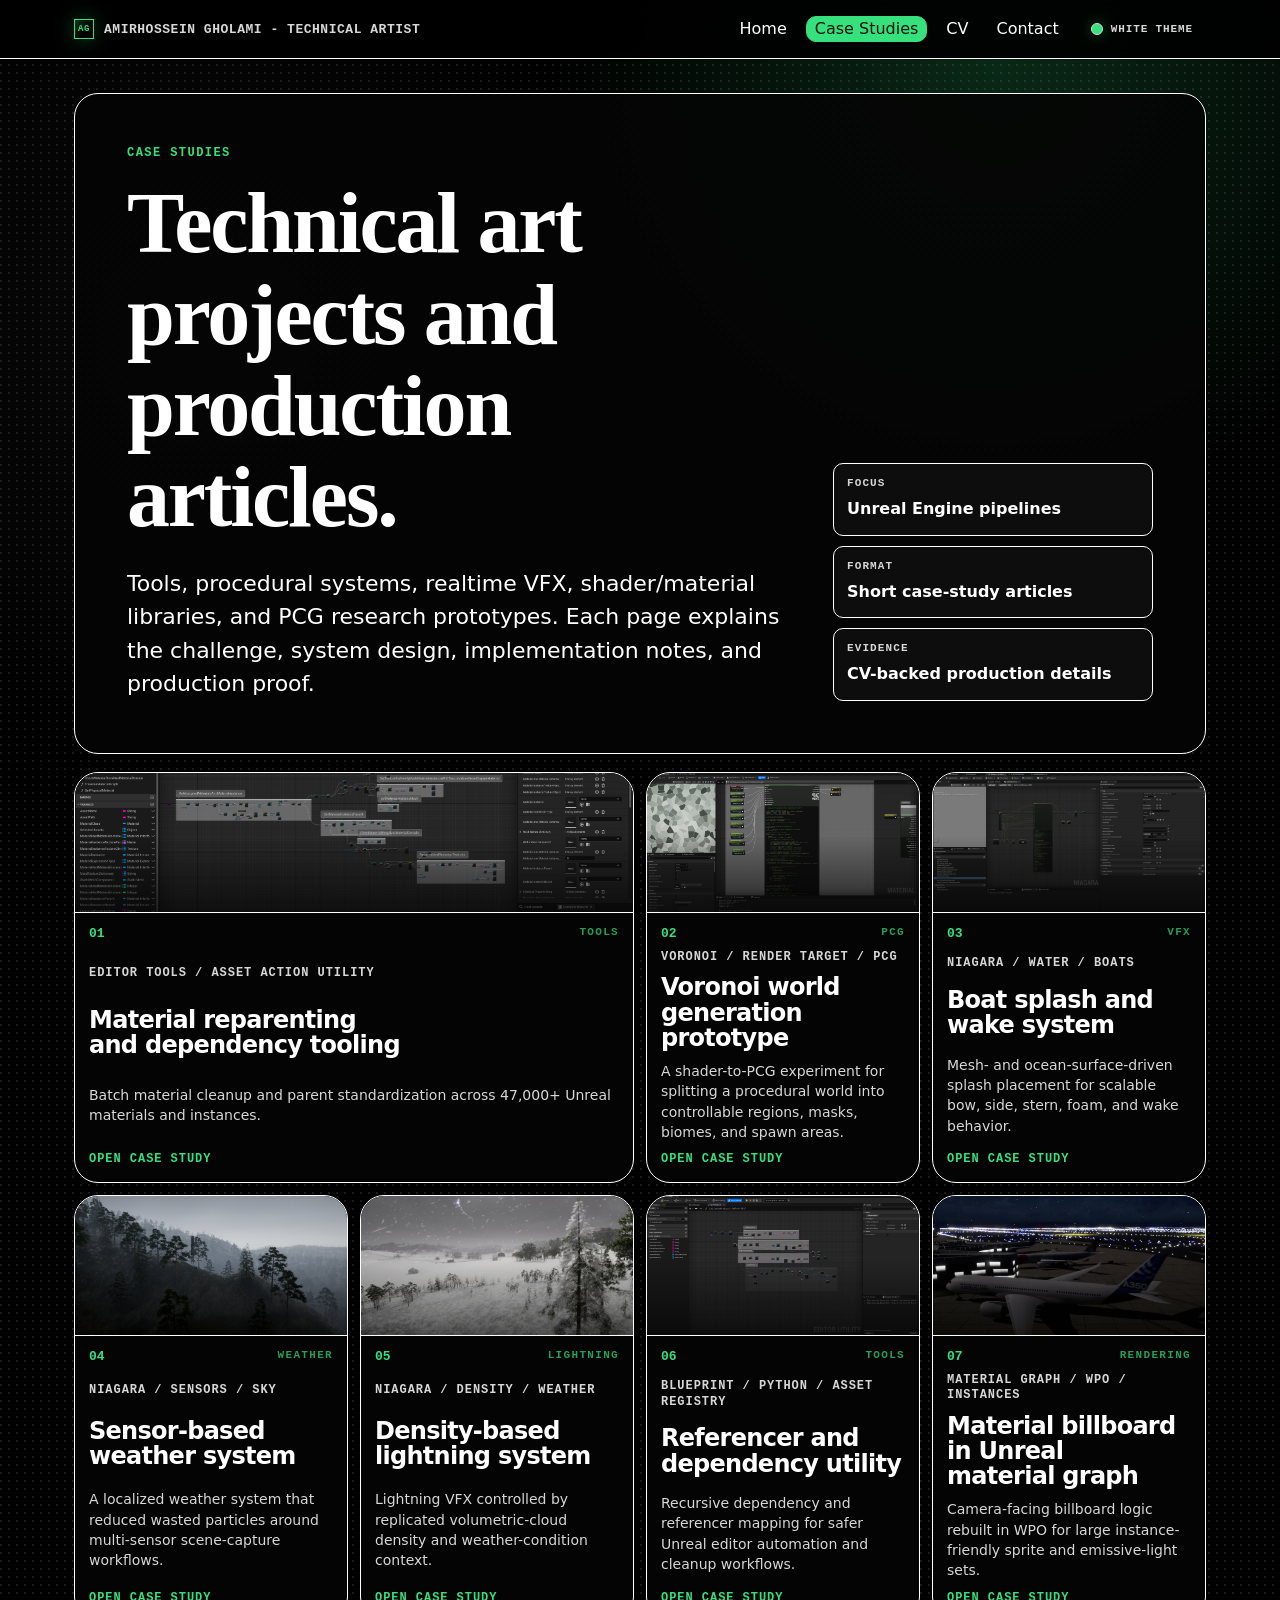
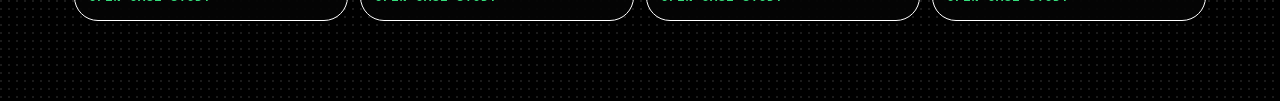
==== commit 0376f317: "Update to case studies page" ====
--- a/case-studies.html
+++ b/case-studies.html
@@ -19,7 +19,7 @@
       <div>
         <p class="kicker">Case studies</p>
         <h1>Technical art projects and production articles.</h1>
-        <p class="article-summary">A recruiter-friendly index of selected work: leadership, tools, procedural systems, realtime VFX, shader/material libraries, and PCG research prototypes. Each page explains the challenge, system design, implementation notes, and production proof.</p>
+        <p class="article-summary">Tools, procedural systems, realtime VFX, shader/material libraries, and PCG research prototypes. Each page explains the challenge, system design, implementation notes, and production proof.</p>
       </div>
       <aside class="article-facts">
         <div><span>Focus</span><strong>Unreal Engine pipelines</strong></div>
--- a/css/portfolio.css
+++ b/css/portfolio.css
@@ -468,6 +468,32 @@
 .contact-band { margin-top: 76px; padding: 26px; align-items: center; }
 .contact-band p { margin: 12px 0 0; color: var(--muted); }
 .contact-actions { justify-content: flex-end; }
+.compact-link-row {
+  flex-basis: 100%;
+  display: flex;
+  flex-wrap: wrap;
+  justify-content: flex-end;
+  gap: 8px;
+  margin-top: 2px;
+  font: 800 11px/1 var(--font-mono);
+  letter-spacing: .08em;
+  text-transform: uppercase;
+}
+.compact-link-row a {
+  padding: 7px 9px;
+  border: 1px solid color-mix(in oklab, var(--accent) 42%, transparent);
+  border-radius: var(--radius-sm);
+  color: var(--accent);
+  background: color-mix(in oklab, var(--accent) 7%, transparent);
+  transition: border-color var(--motion-fast) var(--ease-standard), background var(--motion-fast) var(--ease-standard), transform var(--motion-fast) var(--ease-standard);
+}
+.compact-link-row a:hover,
+.compact-link-row a:focus-visible {
+  border-color: var(--accent);
+  background: color-mix(in oklab, var(--accent) 14%, transparent);
+  transform: translateY(-1px);
+  outline: none;
+}
 
 .listing-hero { margin-bottom: 18px; }
 .case-study-index { margin-top: 18px; }
@@ -538,6 +564,7 @@
 }
 .cv-intro h1 { max-width: 13ch; }
 .cv-snapshot { padding: 20px; display: grid; gap: 12px; align-content: start; }
+.cv-snapshot .compact-link-row { justify-content: flex-start; margin-top: auto; padding-top: 2px; }
 .cv-stat { padding: 16px; border: 1px solid var(--border); border-radius: var(--radius-md); background: var(--surface-warm); }
 .cv-stat span { display: block; color: var(--accent); font: 800 clamp(34px, 5vw, 54px)/1 var(--font-mono); letter-spacing: -.08em; }
 .cv-stat p { margin: 10px 0 0; color: var(--muted); }
@@ -546,7 +573,8 @@
 .profile-card, .cv-list-card, .tool-card { padding: 20px; }
 .profile-card span, .tool-card span { color: var(--accent); font: 800 12px/1 var(--font-mono); text-transform: uppercase; letter-spacing: .1em; }
 .profile-card h3, .tool-card h3 { margin-top: 16px; font-size: 24px; }
-.profile-card p, .tool-card p, .cv-list-card li, .timeline-panel li { color: var(--muted); }
+.profile-card p, .tool-card p, .tool-card li, .cv-list-card li, .timeline-panel li { color: var(--muted); }
+.tool-card ul { margin: 14px 0 0; padding-left: 14px; display: grid; gap: 8px; }
 .timeline { position: relative; display: grid; gap: 18px; }
 .timeline-track {
   position: relative;
@@ -754,9 +782,9 @@
   overflow-x: auto;
   border: 1px solid var(--border);
   border-radius: var(--radius-sm);
-  background: #020202;
-}
-.article-card pre code { padding: 0; border: 0; background: transparent; white-space: pre; }
+  background: var(--surface-warm);
+}
+.article-card pre code { padding: 0; border: 0; color: var(--fg); background: transparent; white-space: pre; }
 .md-table-wrap { margin-top: 18px; overflow-x: auto; border: 1px solid var(--border); border-radius: var(--radius-sm); }
 .md-table { width: 100%; border-collapse: collapse; min-width: 620px; }
 .md-table th, .md-table td { padding: 12px 14px; border-bottom: 1px solid var(--border-soft); text-align: left; vertical-align: top; }
